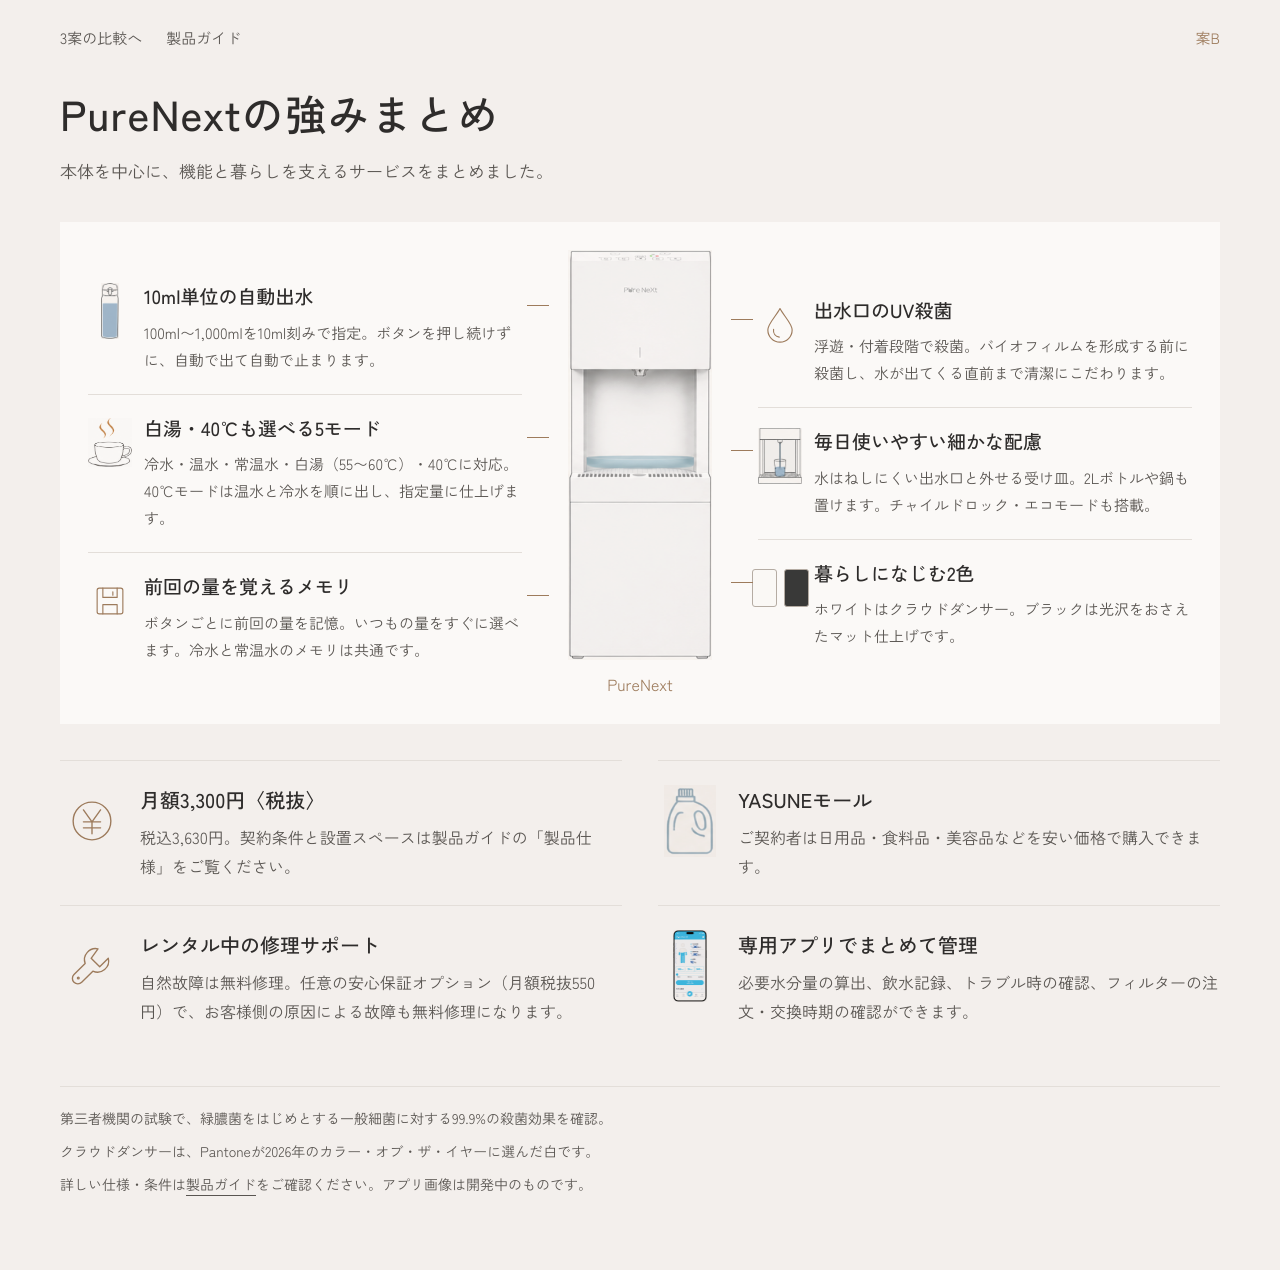
==== summary-b.html @ d04c7446 "Add three illustrated summary options and refine bottle sizes" ====
<!doctype html><html lang="ja"><head><meta charset="utf-8"><meta name="robots" content="noindex"><meta name="viewport" content="width=device-width,initial-scale=1"><title>PureNext 強みまとめ｜案B</title><link rel="stylesheet" href="css/v2/base_v2.css"><link rel="stylesheet" href="css/v2/summary-options.css?v=20260908-3"></head><body class="summary-page"><main class="summary-shell"><nav aria-label="比較ページ"><a href="summary-options.html">3案の比較へ</a><a href="index.html">製品ガイド</a><span>案B</span></nav><header class="summary-head"><h1>PureNextの<span>強みまとめ</span></h1><p>本体を中心に、機能と暮らしを支えるサービスをまとめました。</p></header><section class="product-map"><div class="map-side map-left"><article class="feature map-point" data-feature="water"><div class="feature-visual"><img src="assets/W06_scenes/icon3.png" alt="水筒"></div><div><h3>10ml単位の自動出水</h3><p>100ml〜1,000mlを10ml刻みで指定。ボタンを押し続けずに、自動で出て自動で止まります。</p></div></article><article class="feature map-point" data-feature="temp"><div class="feature-visual"><img src="assets/W08_temps/mug.png" alt="湯気の立つカップ"></div><div><h3>白湯・40℃も選べる<span class="nowrap">5モード</span></h3><p>冷水・温水・常温水・白湯（<span class="nowrap">55〜60℃</span>）・40℃に対応。40℃モードは温水と冷水を順に出し、指定量に仕上げます。</p></div></article><article class="feature map-point" data-feature="memory"><div class="feature-visual"><svg class="line-icon" viewBox="0 0 56 56" aria-hidden="true"><rect x="10" y="10" width="36" height="36" rx="3"/><path d="M18 10v13h20V10M18 46V33h20v13M32 15v5"/></svg></div><div><h3>前回の量を覚えるメモリ</h3><p>ボタンごとに前回の量を記憶。いつもの量をすぐに選べます。冷水と常温水のメモリは共通です。</p></div></article></div><figure class="map-product"><img src="assets/W04_strengths/body.png" alt="PureNextホワイト本体"><figcaption>PureNext</figcaption></figure><div class="map-side map-right"><article class="feature map-point" data-feature="uv"><div class="feature-visual"><svg class="line-icon" viewBox="0 0 56 56" aria-hidden="true"><path d="M28 5C23 15 11 26 11 35a17 17 0 0 0 34 0C45 26 33 15 28 5zM19 34c-1 6 3 10 8 11"/></svg></div><div><h3>出水口のUV殺菌</h3><p>浮遊・付着段階で殺菌。バイオフィルムを形成する前に殺菌し、水が出てくる直前まで清潔にこだわります。</p></div></article><article class="feature map-point" data-feature="care"><div class="feature-visual"><img src="assets/W06_scenes/icon1.png" alt="出水口とグラス"></div><div><h3>毎日使いやすい細かな配慮</h3><p>水はねしにくい出水口と外せる受け皿。2Lボトルや鍋も置けます。チャイルドロック・エコモードも搭載。</p></div></article><article class="feature map-point" data-feature="color"><div class="feature-visual"><span class="swatches"><i></i><i></i></span></div><div><h3>暮らしになじむ2色</h3><p>ホワイトはクラウドダンサー。ブラックは光沢をおさえたマット仕上げです。</p></div></article></div></section><div class="service-band"><article class="feature " data-feature="price"><div class="feature-visual"><svg class="line-icon" viewBox="0 0 56 56" aria-hidden="true"><circle cx="28" cy="28" r="22"/><path d="M18 15l10 14 10-14M28 29v14M18 29h20M18 36h20"/></svg></div><div><h3>月額3,300円〈税抜〉</h3><p>税込3,630円。契約条件と設置スペースは製品ガイドの「製品仕様」をご覧ください。</p></div></article><article class="feature " data-feature="mall"><div class="feature-visual"><img src="assets/W19_yasune/icon_daily.png" alt="日用品の洗剤ボトル"></div><div><h3>YASUNEモール</h3><p>ご契約者は日用品・食料品・美容品などを安い価格で購入できます。</p></div></article><article class="feature " data-feature="repair"><div class="feature-visual"><svg class="line-icon" viewBox="0 0 56 56" aria-hidden="true"><path d="M35 8a13 13 0 0 0-15 17L7 38a6 6 0 0 0 9 9l13-13A13 13 0 0 0 47 19L37 29l-10-10z"/><circle cx="12" cy="42" r="1"/></svg></div><div><h3>レンタル中の修理サポート</h3><p>自然故障は無料修理。任意の安心保証オプション（月額税抜550円）で、お客様側の原因による故障も無料修理になります。</p></div></article><article class="feature " data-feature="app"><div class="feature-visual"><img src="assets/W20_app/phone_l.png" alt="飲水記録アプリ画面（開発中）"></div><div><h3>専用アプリでまとめて管理</h3><p>必要水分量の算出、飲水記録、トラブル時の確認、フィルターの注文・交換時期の確認ができます。</p></div></article></div><footer class="notes"><p>第三者機関の試験で、緑膿菌をはじめとする一般細菌に対する99.9%の殺菌効果を確認。</p><p>クラウドダンサーは、Pantoneが2026年のカラー・オブ・ザ・イヤーに選んだ白です。</p><p>詳しい仕様・条件は<a href="index.html#spec">製品ガイド</a>をご確認ください。アプリ画像は開発中のものです。</p></footer></main></body></html>
---- css/v2/base_v2.css ----
@charset "utf-8";
/* ===== PureNext 製品ガイド v2（地続きの縦長ページ）の土台 =====
   ここに書いてあるのは「型（文字の階層7段）」と「余白のテンポ」だけ。
   セクション担当は css\v2\S<n>.css に自分の中身だけを書き、このファイルは変更しない。

   寸法はすべて calc(N*var(--u))。--u は .page の実幅 / 1536 なので、
   幅が 1280 でも 1920 でも同じ見た目のまま拡縮する（レイアウトは組み替わらない）。
   絶対配置は使わない（表紙 .cover の中だけが例外＝v1 の板をそのまま載せるため）。

   v2.3（2026-09-03）のルール ― 余白と罫線はこのファイルだけで決める。各章の CSS は上書きしない。
   R1 ラベルは対象と同じ面（枠）の中・上の距離は下の3倍以上（.h3 上72/下20・.h4 上48/下12）
   R2 罫線は2種類だけ。--rule-strong=中見出しブロックの区切り（.blk__head の上）／
      --rule-soft=表の行・リストの行・カードの枠。章ごとの独自罫は引かない
   R3 罫の上 176（面や図でも同じ）／罫→中見出し 48／中見出し→リード 16／リード→本文 40
   R4 要素群の間 56／段落間 24／面の内側 上下48・左右56
   R5 画像は元画像の実寸を超えて表示しない（各章の CSS 側で幅を上限にする）
   R6 ≤900px は実寸モード。表紙は出さない。数値は @media の中だけ px で書く */

/* ===== 同梱フォント（CDN 不使用） ===== */
@font-face{font-family:"ZenKakuGothicNew";src:url("../../assets/fonts/zenkaku-300.ttf") format("truetype");font-weight:300;font-style:normal;font-display:block}
@font-face{font-family:"ZenKakuGothicNew";src:url("../../assets/fonts/zenkaku-400.ttf") format("truetype");font-weight:400;font-style:normal;font-display:block}
@font-face{font-family:"ZenKakuGothicNew";src:url("../../assets/fonts/zenkaku-500.ttf") format("truetype");font-weight:500;font-style:normal;font-display:block}
@font-face{font-family:"NotoSansJPThin";src:url("../../assets/fonts/notosansjp-200.ttf") format("truetype");font-weight:200;font-style:normal;font-display:block}
@font-face{font-family:"NotoSansJPThin";src:url("../../assets/fonts/notosansjp-300.ttf") format("truetype");font-weight:300;font-style:normal;font-display:block}

/* ===== デザイントークン（v1 と同じ値。ボードごとの実測色は作らない＝「統一」） ===== */
:root{
  --ground:#FBF9F7;
  --ground-alt:#F3EFEC;   /* 偶数章の地 */
  --sand:#EEEAE7;
  --sand-alt:#E9E4E0;     /* 偶数章の中の面 */
  --charcoal:#2E2C2B;
  --bronze:#9D7B5C;
  --mist:#8BA4B7;
  --gray:#595551;
  /* R2: 罫線は2種類だけ。--rule は互換のため soft と同じ値 */
  --rule-strong:#B5ACA3;  /* 中見出しブロックの区切り（.blk__head の上）専用 */
  --rule-soft:#E3DED9;    /* 表の行・リストの行・カードの枠 */
  --rule:#E3DED9;         /* 旧トークン。soft と同じ */
  --white:#FFFFFF;
  --jp:"ZenKakuGothicNew","Zen Kaku Gothic New",sans-serif;
  --jp-thin:"NotoSansJPThin","Noto Sans JP",sans-serif;

  /* 余白のテンポ v2.1（1536 基準の数値。使うときは calc(var(--sp-xx)*var(--u))） */
  --sp-pad:160;    /* 章の上下の内側余白（背景の切り替わり ⇔ 中身） */
  --sp-num:12;     /* 章番号 → 大見出し */
  --sp-h1lead:24;  /* 大見出し → 大見出しのリード */
  --sp-h1:96;      /* 大見出し（リード含む）→ 最初の中見出し */
  --sp-blk:176;    /* 中見出しブロックの間（見出しの上は下の3倍以上） */
  --sp-h2:40;      /* 中見出し（リード含む）→ 本文 */
  --sp-lead:16;    /* 中見出し → リード（結論） */
  --sp-el:56;      /* ブロック内の要素群の間 */
  --sp-in:24;      /* 同じ要素群の中（小さい方） */
  --sp-in-lg:32;   /* 同じ要素群の中（大きい方） */
  --sp-rule:48;    /* R3: 区切り罫 → 中見出し */
  --sp-h3top:72;   /* R1: 小見出しの上（下の3倍以上） */
  --sp-h3:20;      /* R1: 小見出し → その本文 */
  --sp-h4top:48;   /* R1: .h4 の上 */
  --sp-h4:12;      /* R1: .h4 → その本文 */

  --gut3:64;       /* 3列のガター */
  --gut2:96;       /* 2列のガター */
  --pad-y:48;      /* R4: 面の内側余白（上下） */
  --pad-x:56;      /* R4: 面の内側余白（左右） */
  --pad-fig:24;    /* .figbox の内側余白 */
  --mgn:72;        /* 本文の左端 x=72（本文幅 1392） */
}

*,*::before,*::after{box-sizing:border-box}
html{-webkit-text-size-adjust:100%}
body{margin:0;background:var(--ground);color:var(--charcoal);overflow-x:hidden;
  font-family:var(--jp);font-weight:400;
  -webkit-font-smoothing:antialiased;text-rendering:geometricPrecision}
h1,h2,h3,h4,h5,h6,p,figure,ul,ol,dl,dd,table{margin:0;font-size:inherit;font-weight:inherit}
img{display:block;max-width:100%}
a{color:inherit;text-decoration:none}

/* ===== ページ（拡縮の基準） ===== */
/* .page には地色を敷かない。敷くと章ごとの背景（.sec::before は z-index:-1）を
   1536 の内側だけ覆ってしまう。地色は body に置く */
.page{container-type:inline-size;max-width:1536px;margin:0 auto;counter-reset:chap}
.page>*{--u:calc(100cqw / 1536)}

/* ===== 表紙 ===== */
.cover{position:relative;width:100%;overflow:hidden;background:var(--ground)}
.at{position:absolute}

/* ===== 大見出しセクション =====
   章ごとに地色を交互に切り替える。背景は ::before で画面幅いっぱい（1536 の外側も）に敷く。
   .page の子は「表紙 + 各章」なので、章 N は nth-child(N+1)。
   v2.2 で反転: 奇数章（01・03…）＝ --ground-alt ／ 偶数章＝ --ground。
   表紙は --ground のままなので、表紙→01 で必ず色が切り替わる */
.sec{position:relative;counter-increment:chap;
  padding:calc(var(--sp-pad)*var(--u)) calc(var(--mgn)*var(--u));
  --chap-bg:var(--ground)}
.page>.sec:nth-child(even){--chap-bg:var(--ground-alt)}
.sec::before{content:"";position:absolute;z-index:-1;
  top:0;bottom:0;left:50%;width:100vw;margin-left:-50vw;background:var(--chap-bg)}
/* 偶数章の中の面だけ、地に合わせて一段濃くする（純白カードは両方の章で白のまま） */
.page>.sec:nth-child(even) .panel--sand{background:var(--sand-alt)}

/* 章番号（01〜10）。各章の HTML には .h1__num が無いので、CSS カウンタで自動付与する
   （.page で counter-reset、.sec で counter-increment。表紙 .cover は .sec ではないので数えない）。
   番号を出したくない大見出しには .h1--nonum を付ける */
.sec__head{margin-bottom:calc(var(--sp-h1)*var(--u))}
.sec .h1::before{content:counter(chap,decimal-leading-zero);display:block}
.sec .h1--nonum::before{content:none}
.sec .h1::before,.h1__num{
  font-size:calc(22*var(--u));line-height:1;letter-spacing:calc(4*var(--u));
  color:var(--bronze);font-weight:500;
  margin-bottom:calc(var(--sp-num)*var(--u))}

/* ===== 中見出しブロック =====
   v2.2: ブロックの頭に全幅の細い罫、中見出しの左にブロンズの縦棒。
   縦棒は本文の左端(72)より外へぶら下げるので、見出し・リード・本文の左端は 72 でそろう */
.blk + .blk{margin-top:calc(var(--sp-blk)*var(--u))}
.blk__head{margin-bottom:calc(var(--sp-h2)*var(--u));
  border-top:calc(1*var(--u)) solid var(--rule-strong);
  padding-top:calc(var(--sp-rule)*var(--u))}
.blk__head .h2{
  border-left:calc(4*var(--u)) solid var(--bronze);
  padding-left:calc(24*var(--u));
  margin-left:calc(-28*var(--u))}

/* ===== 要素群のテンポ（ブロックの中身 / 中見出しの無いセクションの中身） ===== */
.blk__body>*+*,
.sec__body>*+*{margin-top:calc(var(--sp-el)*var(--u))}
.blk__body>*+.h3,
.sec__body>*+.h3{margin-top:calc(var(--sp-h3top)*var(--u))}
.blk__body>.h3+*,
.sec__body>.h3+*{margin-top:calc(var(--sp-h3)*var(--u))}
.blk__body>*+.h4,
.sec__body>*+.h4{margin-top:calc(var(--sp-h4top)*var(--u))}
.blk__body>.h4+*,
.sec__body>.h4+*{margin-top:calc(var(--sp-h4)*var(--u))}
.blk__body>.note+*,.blk__body>*+.note,
.sec__body>.note+*,.sec__body>*+.note{margin-top:calc(var(--sp-in)*var(--u))}
.blk__body>*+.src,
.sec__body>*+.src{margin-top:calc(var(--sp-in)*var(--u))}


/* v2.3 追補: 見出しの直後が本文以外（面・図・列組み・表）のときは 24 空ける（見出しが面に貼り付かないように） */
.blk__body>.h3+:not(.p):not(.note):not(.src):not(.stack):not(.stack--lg),
.sec__body>.h3+:not(.p):not(.note):not(.src):not(.stack):not(.stack--lg),
.blk__body>.h4+:not(.p):not(.note):not(.src):not(.stack):not(.stack--lg),
.sec__body>.h4+:not(.p):not(.note):not(.src):not(.stack):not(.stack--lg){margin-top:calc(var(--sp-in)*var(--u))}

/* 同じ要素群の中（段落と段落・カードの中） */
.stack>*+*{margin-top:calc(var(--sp-in)*var(--u))}
.stack--lg>*+*{margin-top:calc(var(--sp-in-lg)*var(--u))}

/* ===== 型（7段。これ以外のサイズを作らない） ===== */
.h1{font-size:calc(64*var(--u));line-height:1.2;letter-spacing:calc(2*var(--u));
  color:var(--charcoal);font-weight:500}
/* v2.1 で廃止。各章の HTML に残っていても出さない */
.h1__rule{display:none}
.lead--h1{font-size:calc(26*var(--u));line-height:1.6;color:var(--gray);font-weight:400;
  margin-top:calc(var(--sp-h1lead)*var(--u))}
.h2{font-size:calc(40*var(--u));line-height:1.3;letter-spacing:calc(1*var(--u));
  color:var(--charcoal);font-weight:500}
.lead{font-size:calc(24*var(--u));line-height:1.7;color:var(--gray);font-weight:400;
  margin-top:calc(var(--sp-lead)*var(--u))}
.h3{font-size:calc(30*var(--u));line-height:1.4;color:var(--charcoal);font-weight:500}
/* v2.2 追加: 小見出しのもう1段下 */
.h4{font-size:calc(26*var(--u));line-height:1.4;color:var(--charcoal);font-weight:500}
/* 番号つきの小見出しは、折り返した2行目が番号の下に潜り込まないよう横並びにする */
.h3:has(>.num){display:flex;align-items:baseline}
.num{flex:none;font-size:calc(40*var(--u));line-height:1;color:var(--bronze);font-weight:300;
  margin-right:calc(var(--sp-in)*var(--u))}
.p{font-size:calc(24*var(--u));line-height:1.75;letter-spacing:0.02em;
  color:var(--charcoal);font-weight:400}
.note{font-size:calc(20*var(--u));line-height:1.7;color:var(--gray);font-weight:400}
.src{font-size:calc(18*var(--u));line-height:1.7;color:var(--gray);font-weight:400}
/* .sum は v2.1 で廃止（結論はすべて中見出しのリードへ移した）。
   まだ残っている章のために、リードと同じ見た目に落とすフォールバックだけ置く */
.sum{font-size:calc(24*var(--u));line-height:1.7;color:var(--gray);font-weight:400}
.big{line-height:1;color:var(--charcoal);font-weight:300;font-family:var(--jp-thin)}

/* ===== 列組み ===== */
.g3{display:grid;grid-template-columns:repeat(3,1fr);column-gap:calc(var(--gut3)*var(--u));
  row-gap:calc(var(--sp-el)*var(--u))}
.g2{display:grid;grid-template-columns:1fr 1fr;column-gap:calc(var(--gut2)*var(--u));
  row-gap:calc(var(--sp-el)*var(--u))}
/* 対比の意味があるときだけ中央に縦罫線（ガター 48＋48＝96 の中央） */
.g2--vs{column-gap:0}
.g2--vs>*:first-child{padding-right:calc(48*var(--u))}
.g2--vs>*:last-child{padding-left:calc(48*var(--u));
  border-left:calc(1*var(--u)) solid var(--rule-soft)}

/* ===== 面 ===== */
.panel--sand,.panel--white{padding:calc(var(--pad-y)*var(--u)) calc(var(--pad-x)*var(--u))}
.panel--sand{background:var(--sand)}
.panel--white{background:var(--white)}

/* 図・グラフの枠（R1）。タイトルは枠の中の最上段に置く（枠の外に浮かせない） */
.figbox{background:var(--white);border:calc(1*var(--u)) solid var(--rule-soft);
  padding:calc(var(--pad-fig)*var(--u))}
.figbox>*+*{margin-top:calc(var(--sp-in)*var(--u))}
.figbox__title{font-size:calc(26*var(--u));line-height:1.4;
  color:var(--charcoal);font-weight:500}

/* 数値ブロック（R1）。ラベル（.note）を数字（.big）の上に置き、枠で囲う */
.stat{background:var(--white);border:calc(1*var(--u)) solid var(--rule-soft);
  padding:calc(var(--pad-fig)*var(--u)) calc(var(--sp-in-lg)*var(--u))}
.stat>.note{margin-bottom:calc(var(--sp-in)*var(--u))}

/* ===== 図版 ===== */
.fig{width:100%;height:auto}
.fig--c{margin-left:auto;margin-right:auto}

/* ===== 箇条書き（ブロンズの丸） ===== */
.dotlist{list-style:none;padding:0}
.dotlist>li{display:flex;align-items:center;column-gap:calc(var(--sp-in)*var(--u))}
.dotlist>li::before{content:"";flex:none;
  width:calc(16*var(--u));height:calc(16*var(--u));border-radius:50%;background:var(--bronze)}

/* ===================================================================
   スマホ（〜900px）: 縮小ではなく組み替える。
   --u を実寸に固定して文字を読める大きさにし、2列・3列は1列に落とす。
   ここだけは px で書く（拡縮ではなく「実寸で読ませる」モードのため）。
   =================================================================== */
@media (max-width:900px){
  /* R6: 表紙（キービジュアル・タイトル・型番・目次）は出さない。01 から始める */
  /* v2.3.1: 表紙は出す。押して飛べる目次だけ出さない（2026-09-03 早川さん指示） */
  #p00 .toc,.cover .toc{display:none !important}
  .page{max-width:none}
  .page>*{--u:0.66px}
  /* はみ出しの元を実際に潰す（overflow:hidden で隠さない） */
  .page *{max-width:100%;box-sizing:border-box}
  /* 横並び（flex）は折り返す。flex コンテナ以外には効かないので安全 */
  .page *{flex-wrap:wrap}
  .page img,.page svg{max-width:100%;height:auto}

  /* --- 章 --- */
  .sec{padding:80px 24px}
  .sec .h1{font-size:32px;line-height:1.25;letter-spacing:1px}
  .sec .h1::before{font-size:14px;letter-spacing:2px;margin-bottom:8px}
  .lead--h1{font-size:17px;margin-top:16px}
  .sec__head{margin-bottom:48px}

  /* --- 中見出しブロック --- */
  .blk + .blk{margin-top:96px}
  .blk__head{padding-top:24px;margin-bottom:24px}
  .blk__head .h2{border-left-width:3px;padding-left:12px;margin-left:-16px}

  /* --- 型（実寸） --- */
  .h2{font-size:24px;line-height:1.35;letter-spacing:0}
  .lead{font-size:16px;line-height:1.7;margin-top:8px}
  .h3{font-size:20px}
  .h4{font-size:18px}
  .p{font-size:16px;line-height:1.8}
  .note{font-size:14px}
  .src{font-size:13px}
  .sum{font-size:16px}
  .num{font-size:26px;margin-right:12px}

  /* --- 要素間 --- */
  .blk__body>*+*,.sec__body>*+*{margin-top:32px}
  .blk__body>*+.h3,.sec__body>*+.h3{margin-top:48px}
  .blk__body>.h3+*,.sec__body>.h3+*{margin-top:12px}
  .blk__body>*+.h4,.sec__body>*+.h4{margin-top:32px}
  .blk__body>.h4+*,.sec__body>.h4+*{margin-top:8px}
  .blk__body>.h3+:not(.p):not(.note):not(.src):not(.stack):not(.stack--lg),.sec__body>.h3+:not(.p):not(.note):not(.src):not(.stack):not(.stack--lg),
  .blk__body>.h4+:not(.p):not(.note):not(.src):not(.stack):not(.stack--lg),.sec__body>.h4+:not(.p):not(.note):not(.src):not(.stack):not(.stack--lg){margin-top:16px}
  .stack>*+*,.stack--lg>*+*{margin-top:12px}

  /* --- 列組みは全部1列 --- */
  .g2,.g3{grid-template-columns:1fr;column-gap:0;row-gap:32px}
  .g2--vs{row-gap:32px}
  .g2--vs>*:first-child{padding-right:0}
  .g2--vs>*:last-child{padding-left:0;border-left:0;
    border-top:1px solid var(--rule-soft);padding-top:32px}

  /* --- 面・図・表 --- */
  .panel--sand,.panel--white{padding:24px 20px}
  .figbox{padding:16px}
  .figbox>*+*{margin-top:12px}
  .figbox__title{font-size:18px}
  .stat{padding:16px}
  .stat>.note{margin-bottom:8px}
  .page table{table-layout:auto;width:100%}
  .page table th,.page table td{width:auto}
}
---- css/v2/summary-options.css ----
@charset "utf-8";
body.summary-page{background:var(--ground-alt);color:var(--charcoal);font-family:var(--jp);margin:0}
.summary-shell{max-width:1240px;margin:0 auto;padding:28px 40px 64px}
.summary-shell nav{display:flex;gap:24px;align-items:center;font-size:15px;color:var(--gray);margin-bottom:36px}
.summary-shell nav span{margin-left:auto;color:var(--bronze)}
.summary-shell a{text-underline-offset:5px}.summary-shell a:hover{text-decoration:underline}
.summary-head{margin-bottom:36px}.summary-head h1{font-size:42px;line-height:1.4;font-weight:500;margin:0 0 12px;letter-spacing:.025em}.summary-head h1 span{display:inline-block}.summary-head p{font-size:17px;line-height:1.8;margin:0;color:var(--gray)}
.major-grid{display:grid;grid-template-columns:repeat(3,minmax(0,1fr));gap:20px}
.major-card{background:var(--ground);padding:24px;min-width:0;border-top:2px solid var(--bronze)}
.major-visual{height:114px;display:flex;align-items:center;justify-content:center;margin-bottom:10px}.major-visual img{max-height:114px;max-width:100%;object-fit:contain;mix-blend-mode:multiply}.major-card:last-child .major-visual img{width:180px}
.metric{font:200 58px/1.2 var(--jp-thin);color:var(--bronze)}.metric small{font:400 22px var(--jp);margin-left:6px}.metric-label{font-size:14px;color:var(--gray);display:block;margin:4px 0}
.major-card h2{font-size:22px;font-weight:500;line-height:1.5;margin:14px 0 10px}.major-card p{font-size:16px;line-height:1.85;color:var(--gray);margin:0}
.support-grid,.service-band{display:grid;grid-template-columns:repeat(2,minmax(0,1fr));gap:0 36px;margin-top:36px}
.feature{display:grid;grid-template-columns:64px minmax(0,1fr);gap:16px;align-items:start;min-width:0;padding:24px 0;border-top:1px solid var(--rule-soft)}
.feature h3{font-size:20px;font-weight:500;line-height:1.5;margin:0 0 8px}.feature p{font-size:16px;line-height:1.8;color:var(--gray);margin:0}
.feature-visual{height:72px;display:flex;align-items:center;justify-content:center}.feature-visual img{max-width:64px;max-height:72px;object-fit:contain;mix-blend-mode:multiply}
.line-icon{width:48px;height:48px;color:var(--bronze);fill:none;stroke:currentColor;stroke-width:1.6;stroke-linecap:round;stroke-linejoin:round;flex-shrink:0}
.swatches{display:flex;gap:7px}.swatches i{width:25px;height:38px;background:#faf8f5;border:1px solid var(--rule-strong);border-radius:3px}.swatches i:last-child{background:#393938}
.notes{margin-top:36px;padding-top:20px;border-top:1px solid var(--rule-soft);font-size:14px;line-height:1.8;color:var(--gray)}.notes p{margin:0 0 8px}.notes a{text-decoration:underline}
.product-map{display:grid;grid-template-columns:minmax(0,1fr) 180px minmax(0,1fr);gap:28px;background:var(--ground);padding:28px;align-items:center}
.map-product{margin:0;text-align:center;align-self:center}.map-product img{height:410px;max-width:100%;object-fit:contain;mix-blend-mode:multiply}.map-product figcaption{color:var(--bronze);font-size:16px;margin-top:12px}
.map-side .feature{grid-template-columns:44px minmax(0,1fr);gap:12px;padding:20px 0;position:relative}.map-side .feature:first-child{border-top:0}.map-side .feature h3{font-size:19px}.map-side .feature p{font-size:15px}.map-side .feature-visual,.map-side .feature-visual img{max-width:44px;max-height:56px}.map-side .line-icon{width:40px}
.map-point:after{content:"";position:absolute;top:42px;width:22px;border-top:1px solid var(--bronze)}.map-left .map-point:after{right:-27px}.map-right .map-point:after{left:-27px}
.scene-grid{display:grid;grid-template-columns:repeat(2,minmax(0,1fr));gap:24px}.scene{background:var(--ground);padding:28px;min-width:0}.scene>header{display:flex;gap:14px;align-items:baseline;border-bottom:1px solid var(--rule-soft);padding-bottom:18px}.scene>header>span{color:var(--bronze);font:200 28px var(--jp-thin)}.scene h2{font-size:25px;font-weight:500;line-height:1.4;margin:0}
.steps{display:flex;gap:8px;align-items:center;justify-content:space-between;padding:24px 0;min-height:142px}.step{flex:1;display:flex;flex-direction:column;align-items:center;text-align:center;gap:12px;min-width:0}.step img{height:64px;max-width:80px;object-fit:contain;mix-blend-mode:multiply}.step b{font:200 36px/64px var(--jp-thin);color:var(--bronze);white-space:nowrap}.step b small{font-size:15px}.step span{font-size:14px;line-height:1.5}.step .line-icon{height:64px}.arrow{color:var(--bronze)}.step .germs{font-size:38px;height:64px;line-height:24px;letter-spacing:10px;color:var(--bronze)}
.scene-copy .feature{grid-template-columns:1fr;padding:18px 0}.scene-copy .feature-visual{display:none}.scene-copy .feature h3{font-size:19px}.scene-copy .feature p{font-size:16px}.mini-benefits{display:flex;align-items:center;gap:10px;font-size:14px;color:var(--gray);flex-wrap:wrap}.mini-benefits .line-icon{width:26px;height:26px}
.lifestyle-visual,.after-visual{display:flex;align-items:center;justify-content:center;gap:22px;height:180px;margin:16px 0}.lifestyle-visual img{height:145px;max-width:54px;object-fit:contain;mix-blend-mode:multiply}.lifestyle-visual div,.after-visual div{display:flex;flex-direction:column;gap:10px}.lifestyle-visual b{font:200 34px var(--jp-thin);color:var(--bronze)}.lifestyle-visual small{display:block;font:400 13px var(--jp)}.lifestyle-visual span,.after-visual span{font-size:14px;color:var(--gray)}.after-visual img{height:170px;width:auto;mix-blend-mode:multiply}.after-visual b{font-size:18px;font-weight:500}
.options-grid{display:grid;grid-template-columns:repeat(3,minmax(0,1fr));gap:20px}.option{display:flex;flex-direction:column;min-width:0;background:var(--ground);border:1px solid var(--rule-soft);padding:20px;color:var(--charcoal);text-decoration:none!important}.option:hover{border-color:var(--bronze)}.option-title>b{font:300 24px var(--jp-thin);color:var(--bronze)}.option h2{font-size:21px;font-weight:500;line-height:1.5;margin:8px 0 20px}.option p{font-size:16px;line-height:1.8;color:var(--gray)}.open-option{padding-top:16px;margin-top:auto;border-top:1px solid var(--rule-soft);font-size:15px}
.mini-preview{position:relative;overflow:hidden;height:260px;background:var(--ground-alt);border:1px solid var(--rule-soft);pointer-events:none}.mini-preview iframe{border:0;width:1100px;height:1200px;transform:scale(.27);transform-origin:top left;pointer-events:none}
@media(min-width:901px) and (max-width:1100px){.summary-shell{padding-left:28px;padding-right:28px}.major-card{padding:20px}.major-card h2{font-size:20px}.product-map{grid-template-columns:minmax(0,1fr) 124px minmax(0,1fr);gap:20px;padding:20px}.map-product img{height:350px}.map-side .feature{grid-template-columns:1fr}.map-side .feature-visual{display:none}.map-point:after{width:15px}.map-left .map-point:after{right:-19px}.map-right .map-point:after{left:-19px}.scene{padding:22px}.mini-preview iframe{transform:scale(.20)}.mini-preview{height:210px}}
@media(max-width:900px){.summary-shell{padding:22px 24px 48px}.summary-shell nav{font-size:14px;gap:18px;margin-bottom:28px}.summary-head{margin-bottom:28px}.summary-head h1{font-size:32px}.summary-head p{font-size:16px}.major-grid{grid-template-columns:1fr;gap:20px}.major-card{display:grid;grid-template-columns:100px minmax(0,1fr);column-gap:20px;padding:24px}.major-visual{grid-row:1/5;height:120px;align-self:center}.major-visual img{max-width:100px;max-height:110px}.metric{font-size:48px}.metric small{font-size:20px}.metric-label{font-size:13px}.major-card h2{font-size:21px;margin-top:8px}.major-card p{grid-column:1/-1;margin-top:14px}.support-grid,.service-band{gap:0 26px;margin-top:28px}.feature{grid-template-columns:48px minmax(0,1fr);gap:14px}.feature-visual img{max-width:48px;max-height:64px}.feature h3{font-size:19px}.product-map{grid-template-columns:1fr 1fr;gap:24px;padding:24px}.map-product{grid-column:1/-1;grid-row:1}.map-product img{height:250px}.map-point:after{display:none}.map-side .feature{grid-template-columns:1fr}.map-side .feature-visual{display:none}.scene-grid{grid-template-columns:1fr}.scene{padding:24px}.scene h2{font-size:24px}.steps{justify-content:center}.step{max-width:150px}.options-grid{grid-template-columns:1fr}.option{padding:24px}.mini-preview{height:320px}.mini-preview iframe{transform:scale(.55)}.option h2{font-size:24px}}
@media(max-width:520px){.summary-shell{padding-left:20px;padding-right:20px}.summary-head h1{font-size:28px}.summary-head h1 span{display:block}.major-card{grid-template-columns:86px minmax(0,1fr);gap:8px 16px;padding:20px}.major-visual{width:86px}.major-visual img{max-width:86px}.major-card h2{font-size:19px}.metric{font-size:43px}.support-grid,.service-band{grid-template-columns:1fr}.feature p{font-size:16px}.product-map{grid-template-columns:1fr;padding:22px}.map-product{grid-column:1}.map-product img{height:280px}.map-side .feature{grid-template-columns:42px minmax(0,1fr)}.map-side .feature-visual{display:flex}.map-side .feature p{font-size:16px}.map-right .feature:first-child{border-top:1px solid var(--rule-soft)}.scene{padding:20px}.scene h2{font-size:22px}.step span{font-size:13px}.step img{max-width:62px}.step b{font-size:29px}.step b small{font-size:13px}.lifestyle-visual{gap:15px}.lifestyle-visual b{font-size:28px}.after-visual{gap:20px}.after-visual b{font-size:16px}.options-grid{gap:24px}.mini-preview iframe{transform:scale(.25)}.mini-preview{height:250px}}
.nowrap{white-space:nowrap}
.map-product img{margin:0 auto}
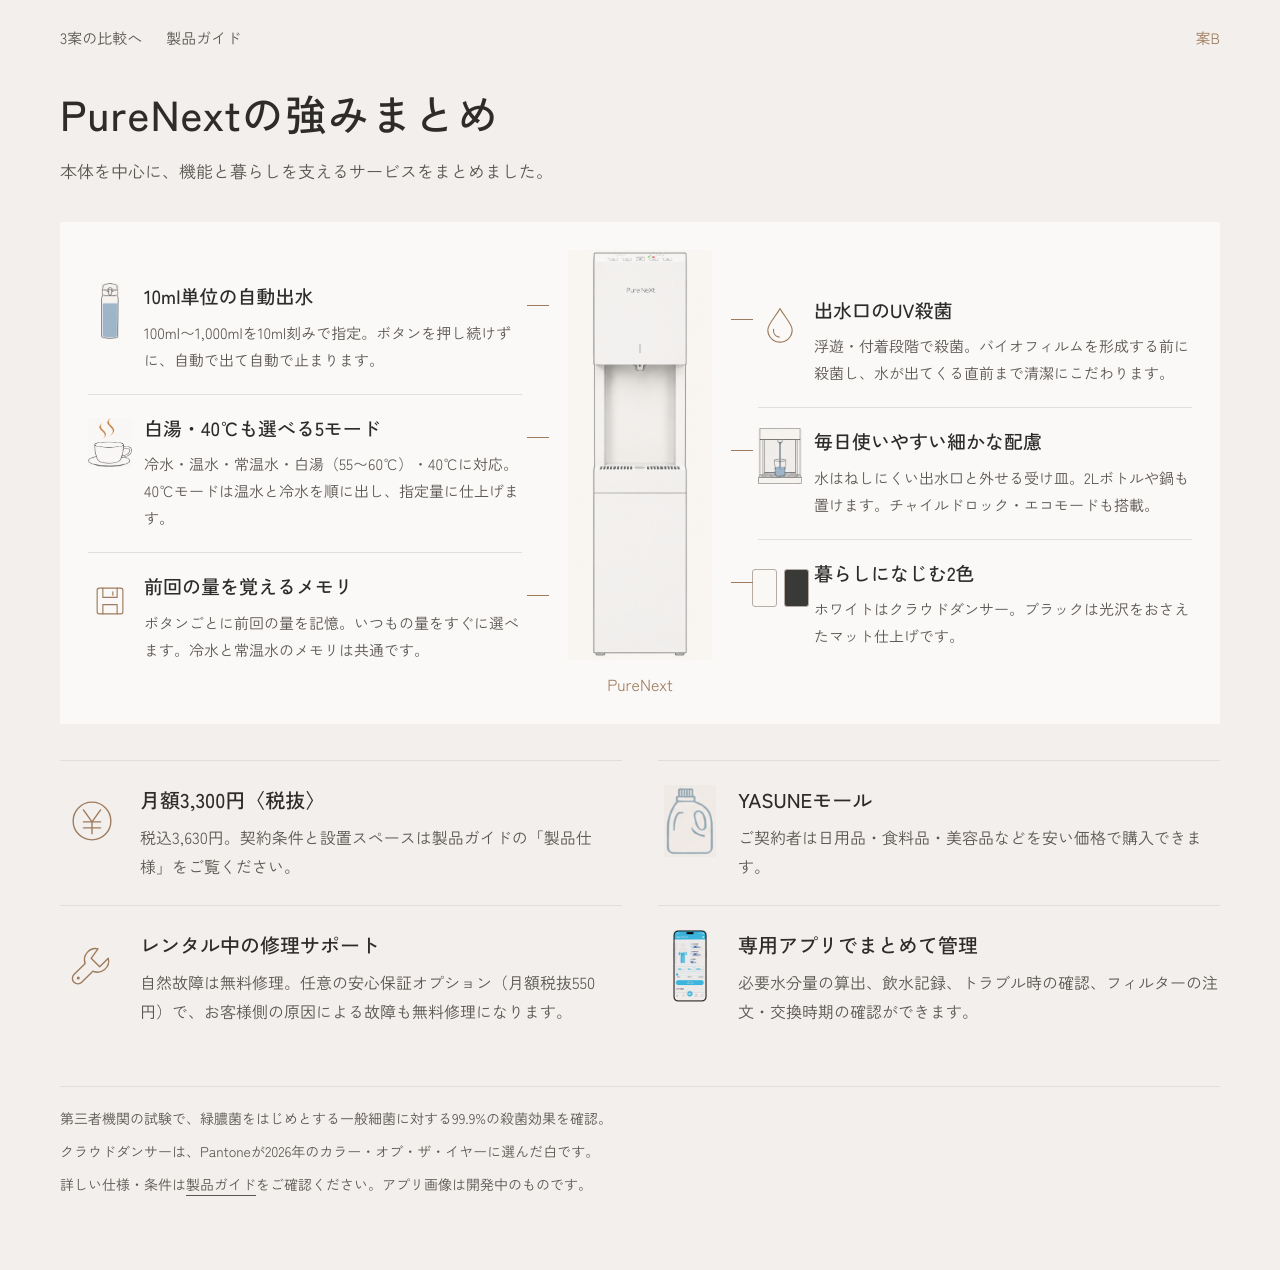
==== commit 312e5a86: "Adopt summary B with a slimmer dry-tray product illustration" ====
--- a/summary-b.html
+++ b/summary-b.html
@@ -1 +1 @@
-<!doctype html><html lang="ja"><head><meta charset="utf-8"><meta name="robots" content="noindex"><meta name="viewport" content="width=device-width,initial-scale=1"><title>PureNext 強みまとめ｜案B</title><link rel="stylesheet" href="css/v2/base_v2.css"><link rel="stylesheet" href="css/v2/summary-options.css?v=20260908-3"></head><body class="summary-page"><main class="summary-shell"><nav aria-label="比較ページ"><a href="summary-options.html">3案の比較へ</a><a href="index.html">製品ガイド</a><span>案B</span></nav><header class="summary-head"><h1>PureNextの<span>強みまとめ</span></h1><p>本体を中心に、機能と暮らしを支えるサービスをまとめました。</p></header><section class="product-map"><div class="map-side map-left"><article class="feature map-point" data-feature="water"><div class="feature-visual"><img src="assets/W06_scenes/icon3.png" alt="水筒"></div><div><h3>10ml単位の自動出水</h3><p>100ml〜1,000mlを10ml刻みで指定。ボタンを押し続けずに、自動で出て自動で止まります。</p></div></article><article class="feature map-point" data-feature="temp"><div class="feature-visual"><img src="assets/W08_temps/mug.png" alt="湯気の立つカップ"></div><div><h3>白湯・40℃も選べる<span class="nowrap">5モード</span></h3><p>冷水・温水・常温水・白湯（<span class="nowrap">55〜60℃</span>）・40℃に対応。40℃モードは温水と冷水を順に出し、指定量に仕上げます。</p></div></article><article class="feature map-point" data-feature="memory"><div class="feature-visual"><svg class="line-icon" viewBox="0 0 56 56" aria-hidden="true"><rect x="10" y="10" width="36" height="36" rx="3"/><path d="M18 10v13h20V10M18 46V33h20v13M32 15v5"/></svg></div><div><h3>前回の量を覚えるメモリ</h3><p>ボタンごとに前回の量を記憶。いつもの量をすぐに選べます。冷水と常温水のメモリは共通です。</p></div></article></div><figure class="map-product"><img src="assets/W04_strengths/body.png" alt="PureNextホワイト本体"><figcaption>PureNext</figcaption></figure><div class="map-side map-right"><article class="feature map-point" data-feature="uv"><div class="feature-visual"><svg class="line-icon" viewBox="0 0 56 56" aria-hidden="true"><path d="M28 5C23 15 11 26 11 35a17 17 0 0 0 34 0C45 26 33 15 28 5zM19 34c-1 6 3 10 8 11"/></svg></div><div><h3>出水口のUV殺菌</h3><p>浮遊・付着段階で殺菌。バイオフィルムを形成する前に殺菌し、水が出てくる直前まで清潔にこだわります。</p></div></article><article class="feature map-point" data-feature="care"><div class="feature-visual"><img src="assets/W06_scenes/icon1.png" alt="出水口とグラス"></div><div><h3>毎日使いやすい細かな配慮</h3><p>水はねしにくい出水口と外せる受け皿。2Lボトルや鍋も置けます。チャイルドロック・エコモードも搭載。</p></div></article><article class="feature map-point" data-feature="color"><div class="feature-visual"><span class="swatches"><i></i><i></i></span></div><div><h3>暮らしになじむ2色</h3><p>ホワイトはクラウドダンサー。ブラックは光沢をおさえたマット仕上げです。</p></div></article></div></section><div class="service-band"><article class="feature " data-feature="price"><div class="feature-visual"><svg class="line-icon" viewBox="0 0 56 56" aria-hidden="true"><circle cx="28" cy="28" r="22"/><path d="M18 15l10 14 10-14M28 29v14M18 29h20M18 36h20"/></svg></div><div><h3>月額3,300円〈税抜〉</h3><p>税込3,630円。契約条件と設置スペースは製品ガイドの「製品仕様」をご覧ください。</p></div></article><article class="feature " data-feature="mall"><div class="feature-visual"><img src="assets/W19_yasune/icon_daily.png" alt="日用品の洗剤ボトル"></div><div><h3>YASUNEモール</h3><p>ご契約者は日用品・食料品・美容品などを安い価格で購入できます。</p></div></article><article class="feature " data-feature="repair"><div class="feature-visual"><svg class="line-icon" viewBox="0 0 56 56" aria-hidden="true"><path d="M35 8a13 13 0 0 0-15 17L7 38a6 6 0 0 0 9 9l13-13A13 13 0 0 0 47 19L37 29l-10-10z"/><circle cx="12" cy="42" r="1"/></svg></div><div><h3>レンタル中の修理サポート</h3><p>自然故障は無料修理。任意の安心保証オプション（月額税抜550円）で、お客様側の原因による故障も無料修理になります。</p></div></article><article class="feature " data-feature="app"><div class="feature-visual"><img src="assets/W20_app/phone_l.png" alt="飲水記録アプリ画面（開発中）"></div><div><h3>専用アプリでまとめて管理</h3><p>必要水分量の算出、飲水記録、トラブル時の確認、フィルターの注文・交換時期の確認ができます。</p></div></article></div><footer class="notes"><p>第三者機関の試験で、緑膿菌をはじめとする一般細菌に対する99.9%の殺菌効果を確認。</p><p>クラウドダンサーは、Pantoneが2026年のカラー・オブ・ザ・イヤーに選んだ白です。</p><p>詳しい仕様・条件は<a href="index.html#spec">製品ガイド</a>をご確認ください。アプリ画像は開発中のものです。</p></footer></main></body></html>+<!doctype html><html lang="ja"><head><meta charset="utf-8"><meta name="robots" content="noindex"><meta name="viewport" content="width=device-width,initial-scale=1"><title>PureNext 強みまとめ｜案B</title><link rel="stylesheet" href="css/v2/base_v2.css"><link rel="stylesheet" href="css/v2/summary-options.css?v=20260908-3"></head><body class="summary-page"><main class="summary-shell"><nav aria-label="比較ページ"><a href="summary-options.html">3案の比較へ</a><a href="index.html">製品ガイド</a><span>案B</span></nav><header class="summary-head"><h1>PureNextの<span>強みまとめ</span></h1><p>本体を中心に、機能と暮らしを支えるサービスをまとめました。</p></header><section class="product-map"><div class="map-side map-left"><article class="feature map-point" data-feature="water"><div class="feature-visual"><img src="assets/W06_scenes/icon3.png" alt="水筒"></div><div><h3>10ml単位の自動出水</h3><p>100ml〜1,000mlを10ml刻みで指定。ボタンを押し続けずに、自動で出て自動で止まります。</p></div></article><article class="feature map-point" data-feature="temp"><div class="feature-visual"><img src="assets/W08_temps/mug.png" alt="湯気の立つカップ"></div><div><h3>白湯・40℃も選べる<span class="nowrap">5モード</span></h3><p>冷水・温水・常温水・白湯（<span class="nowrap">55〜60℃</span>）・40℃に対応。40℃モードは温水と冷水を順に出し、指定量に仕上げます。</p></div></article><article class="feature map-point" data-feature="memory"><div class="feature-visual"><svg class="line-icon" viewBox="0 0 56 56" aria-hidden="true"><rect x="10" y="10" width="36" height="36" rx="3"/><path d="M18 10v13h20V10M18 46V33h20v13M32 15v5"/></svg></div><div><h3>前回の量を覚えるメモリ</h3><p>ボタンごとに前回の量を記憶。いつもの量をすぐに選べます。冷水と常温水のメモリは共通です。</p></div></article></div><figure class="map-product"><img src="assets/W04_strengths/body_slim_dry_20260908.png" alt="受け皿が乾いた状態の細身のPureNextホワイト本体"><figcaption>PureNext</figcaption></figure><div class="map-side map-right"><article class="feature map-point" data-feature="uv"><div class="feature-visual"><svg class="line-icon" viewBox="0 0 56 56" aria-hidden="true"><path d="M28 5C23 15 11 26 11 35a17 17 0 0 0 34 0C45 26 33 15 28 5zM19 34c-1 6 3 10 8 11"/></svg></div><div><h3>出水口のUV殺菌</h3><p>浮遊・付着段階で殺菌。バイオフィルムを形成する前に殺菌し、水が出てくる直前まで清潔にこだわります。</p></div></article><article class="feature map-point" data-feature="care"><div class="feature-visual"><img src="assets/W06_scenes/icon1.png" alt="出水口とグラス"></div><div><h3>毎日使いやすい細かな配慮</h3><p>水はねしにくい出水口と外せる受け皿。2Lボトルや鍋も置けます。チャイルドロック・エコモードも搭載。</p></div></article><article class="feature map-point" data-feature="color"><div class="feature-visual"><span class="swatches"><i></i><i></i></span></div><div><h3>暮らしになじむ2色</h3><p>ホワイトはクラウドダンサー。ブラックは光沢をおさえたマット仕上げです。</p></div></article></div></section><div class="service-band"><article class="feature " data-feature="price"><div class="feature-visual"><svg class="line-icon" viewBox="0 0 56 56" aria-hidden="true"><circle cx="28" cy="28" r="22"/><path d="M18 15l10 14 10-14M28 29v14M18 29h20M18 36h20"/></svg></div><div><h3>月額3,300円〈税抜〉</h3><p>税込3,630円。契約条件と設置スペースは製品ガイドの「製品仕様」をご覧ください。</p></div></article><article class="feature " data-feature="mall"><div class="feature-visual"><img src="assets/W19_yasune/icon_daily.png" alt="日用品の洗剤ボトル"></div><div><h3>YASUNEモール</h3><p>ご契約者は日用品・食料品・美容品などを安い価格で購入できます。</p></div></article><article class="feature " data-feature="repair"><div class="feature-visual"><svg class="line-icon" viewBox="0 0 56 56" aria-hidden="true"><path d="M35 8a13 13 0 0 0-15 17L7 38a6 6 0 0 0 9 9l13-13A13 13 0 0 0 47 19L37 29l-10-10z"/><circle cx="12" cy="42" r="1"/></svg></div><div><h3>レンタル中の修理サポート</h3><p>自然故障は無料修理。任意の安心保証オプション（月額税抜550円）で、お客様側の原因による故障も無料修理になります。</p></div></article><article class="feature " data-feature="app"><div class="feature-visual"><img src="assets/W20_app/phone_l.png" alt="飲水記録アプリ画面（開発中）"></div><div><h3>専用アプリでまとめて管理</h3><p>必要水分量の算出、飲水記録、トラブル時の確認、フィルターの注文・交換時期の確認ができます。</p></div></article></div><footer class="notes"><p>第三者機関の試験で、緑膿菌をはじめとする一般細菌に対する99.9%の殺菌効果を確認。</p><p>クラウドダンサーは、Pantoneが2026年のカラー・オブ・ザ・イヤーに選んだ白です。</p><p>詳しい仕様・条件は<a href="index.html#spec">製品ガイド</a>をご確認ください。アプリ画像は開発中のものです。</p></footer></main></body></html>
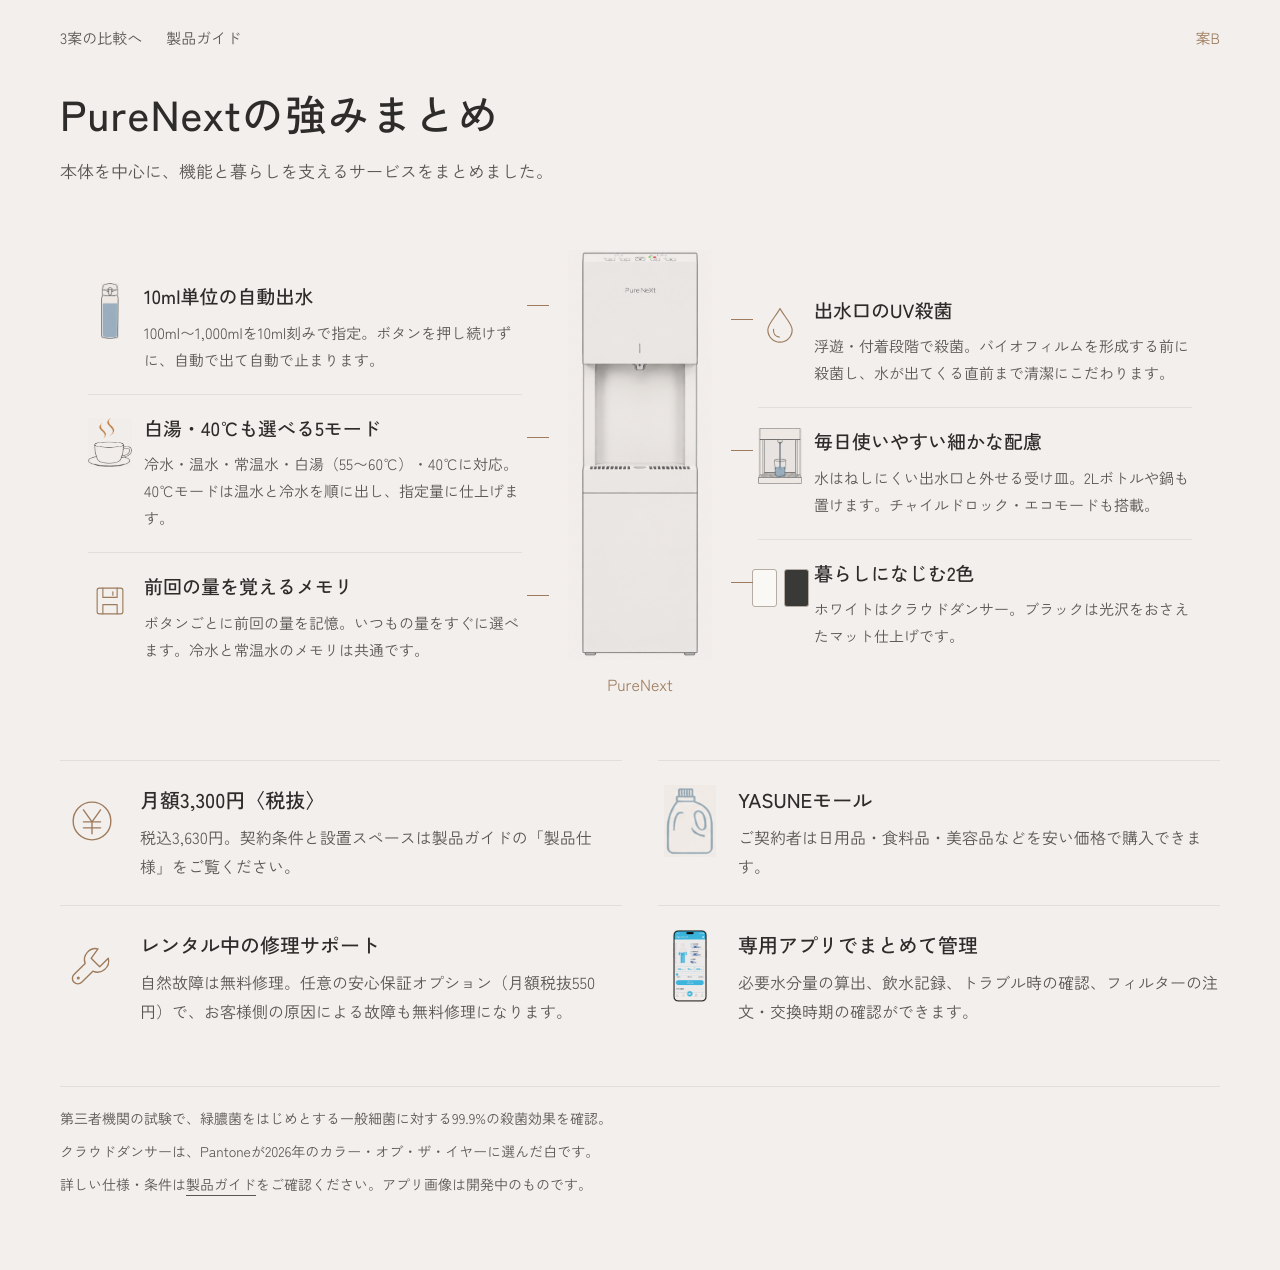
==== commit 1eda4e23: "Balance summary product proportions and remove background boxes" ====
--- a/summary-b.html
+++ b/summary-b.html
@@ -1 +1 @@
-<!doctype html><html lang="ja"><head><meta charset="utf-8"><meta name="robots" content="noindex"><meta name="viewport" content="width=device-width,initial-scale=1"><title>PureNext 強みまとめ｜案B</title><link rel="stylesheet" href="css/v2/base_v2.css"><link rel="stylesheet" href="css/v2/summary-options.css?v=20260908-3"></head><body class="summary-page"><main class="summary-shell"><nav aria-label="比較ページ"><a href="summary-options.html">3案の比較へ</a><a href="index.html">製品ガイド</a><span>案B</span></nav><header class="summary-head"><h1>PureNextの<span>強みまとめ</span></h1><p>本体を中心に、機能と暮らしを支えるサービスをまとめました。</p></header><section class="product-map"><div class="map-side map-left"><article class="feature map-point" data-feature="water"><div class="feature-visual"><img src="assets/W06_scenes/icon3.png" alt="水筒"></div><div><h3>10ml単位の自動出水</h3><p>100ml〜1,000mlを10ml刻みで指定。ボタンを押し続けずに、自動で出て自動で止まります。</p></div></article><article class="feature map-point" data-feature="temp"><div class="feature-visual"><img src="assets/W08_temps/mug.png" alt="湯気の立つカップ"></div><div><h3>白湯・40℃も選べる<span class="nowrap">5モード</span></h3><p>冷水・温水・常温水・白湯（<span class="nowrap">55〜60℃</span>）・40℃に対応。40℃モードは温水と冷水を順に出し、指定量に仕上げます。</p></div></article><article class="feature map-point" data-feature="memory"><div class="feature-visual"><svg class="line-icon" viewBox="0 0 56 56" aria-hidden="true"><rect x="10" y="10" width="36" height="36" rx="3"/><path d="M18 10v13h20V10M18 46V33h20v13M32 15v5"/></svg></div><div><h3>前回の量を覚えるメモリ</h3><p>ボタンごとに前回の量を記憶。いつもの量をすぐに選べます。冷水と常温水のメモリは共通です。</p></div></article></div><figure class="map-product"><img src="assets/W04_strengths/body_slim_dry_20260908.png" alt="受け皿が乾いた状態の細身のPureNextホワイト本体"><figcaption>PureNext</figcaption></figure><div class="map-side map-right"><article class="feature map-point" data-feature="uv"><div class="feature-visual"><svg class="line-icon" viewBox="0 0 56 56" aria-hidden="true"><path d="M28 5C23 15 11 26 11 35a17 17 0 0 0 34 0C45 26 33 15 28 5zM19 34c-1 6 3 10 8 11"/></svg></div><div><h3>出水口のUV殺菌</h3><p>浮遊・付着段階で殺菌。バイオフィルムを形成する前に殺菌し、水が出てくる直前まで清潔にこだわります。</p></div></article><article class="feature map-point" data-feature="care"><div class="feature-visual"><img src="assets/W06_scenes/icon1.png" alt="出水口とグラス"></div><div><h3>毎日使いやすい細かな配慮</h3><p>水はねしにくい出水口と外せる受け皿。2Lボトルや鍋も置けます。チャイルドロック・エコモードも搭載。</p></div></article><article class="feature map-point" data-feature="color"><div class="feature-visual"><span class="swatches"><i></i><i></i></span></div><div><h3>暮らしになじむ2色</h3><p>ホワイトはクラウドダンサー。ブラックは光沢をおさえたマット仕上げです。</p></div></article></div></section><div class="service-band"><article class="feature " data-feature="price"><div class="feature-visual"><svg class="line-icon" viewBox="0 0 56 56" aria-hidden="true"><circle cx="28" cy="28" r="22"/><path d="M18 15l10 14 10-14M28 29v14M18 29h20M18 36h20"/></svg></div><div><h3>月額3,300円〈税抜〉</h3><p>税込3,630円。契約条件と設置スペースは製品ガイドの「製品仕様」をご覧ください。</p></div></article><article class="feature " data-feature="mall"><div class="feature-visual"><img src="assets/W19_yasune/icon_daily.png" alt="日用品の洗剤ボトル"></div><div><h3>YASUNEモール</h3><p>ご契約者は日用品・食料品・美容品などを安い価格で購入できます。</p></div></article><article class="feature " data-feature="repair"><div class="feature-visual"><svg class="line-icon" viewBox="0 0 56 56" aria-hidden="true"><path d="M35 8a13 13 0 0 0-15 17L7 38a6 6 0 0 0 9 9l13-13A13 13 0 0 0 47 19L37 29l-10-10z"/><circle cx="12" cy="42" r="1"/></svg></div><div><h3>レンタル中の修理サポート</h3><p>自然故障は無料修理。任意の安心保証オプション（月額税抜550円）で、お客様側の原因による故障も無料修理になります。</p></div></article><article class="feature " data-feature="app"><div class="feature-visual"><img src="assets/W20_app/phone_l.png" alt="飲水記録アプリ画面（開発中）"></div><div><h3>専用アプリでまとめて管理</h3><p>必要水分量の算出、飲水記録、トラブル時の確認、フィルターの注文・交換時期の確認ができます。</p></div></article></div><footer class="notes"><p>第三者機関の試験で、緑膿菌をはじめとする一般細菌に対する99.9%の殺菌効果を確認。</p><p>クラウドダンサーは、Pantoneが2026年のカラー・オブ・ザ・イヤーに選んだ白です。</p><p>詳しい仕様・条件は<a href="index.html#spec">製品ガイド</a>をご確認ください。アプリ画像は開発中のものです。</p></footer></main></body></html>+<!doctype html><html lang="ja"><head><meta charset="utf-8"><meta name="robots" content="noindex"><meta name="viewport" content="width=device-width,initial-scale=1"><title>PureNext 強みまとめ｜案B</title><link rel="stylesheet" href="css/v2/base_v2.css"><link rel="stylesheet" href="css/v2/summary-options.css?v=20260908-3"></head><body class="summary-page"><main class="summary-shell"><nav aria-label="比較ページ"><a href="summary-options.html">3案の比較へ</a><a href="index.html">製品ガイド</a><span>案B</span></nav><header class="summary-head"><h1>PureNextの<span>強みまとめ</span></h1><p>本体を中心に、機能と暮らしを支えるサービスをまとめました。</p></header><section class="product-map"><div class="map-side map-left"><article class="feature map-point" data-feature="water"><div class="feature-visual"><img src="assets/W06_scenes/icon3.png" alt="水筒"></div><div><h3>10ml単位の自動出水</h3><p>100ml〜1,000mlを10ml刻みで指定。ボタンを押し続けずに、自動で出て自動で止まります。</p></div></article><article class="feature map-point" data-feature="temp"><div class="feature-visual"><img src="assets/W08_temps/mug.png" alt="湯気の立つカップ"></div><div><h3>白湯・40℃も選べる<span class="nowrap">5モード</span></h3><p>冷水・温水・常温水・白湯（<span class="nowrap">55〜60℃</span>）・40℃に対応。40℃モードは温水と冷水を順に出し、指定量に仕上げます。</p></div></article><article class="feature map-point" data-feature="memory"><div class="feature-visual"><svg class="line-icon" viewBox="0 0 56 56" aria-hidden="true"><rect x="10" y="10" width="36" height="36" rx="3"/><path d="M18 10v13h20V10M18 46V33h20v13M32 15v5"/></svg></div><div><h3>前回の量を覚えるメモリ</h3><p>ボタンごとに前回の量を記憶。いつもの量をすぐに選べます。冷水と常温水のメモリは共通です。</p></div></article></div><figure class="map-product"><img src="assets/W04_strengths/body_balanced_dry_20260908.png" alt="受け皿が乾いた状態の細身のPureNextホワイト本体"><figcaption>PureNext</figcaption></figure><div class="map-side map-right"><article class="feature map-point" data-feature="uv"><div class="feature-visual"><svg class="line-icon" viewBox="0 0 56 56" aria-hidden="true"><path d="M28 5C23 15 11 26 11 35a17 17 0 0 0 34 0C45 26 33 15 28 5zM19 34c-1 6 3 10 8 11"/></svg></div><div><h3>出水口のUV殺菌</h3><p>浮遊・付着段階で殺菌。バイオフィルムを形成する前に殺菌し、水が出てくる直前まで清潔にこだわります。</p></div></article><article class="feature map-point" data-feature="care"><div class="feature-visual"><img src="assets/W06_scenes/icon1.png" alt="出水口とグラス"></div><div><h3>毎日使いやすい細かな配慮</h3><p>水はねしにくい出水口と外せる受け皿。2Lボトルや鍋も置けます。チャイルドロック・エコモードも搭載。</p></div></article><article class="feature map-point" data-feature="color"><div class="feature-visual"><span class="swatches"><i></i><i></i></span></div><div><h3>暮らしになじむ2色</h3><p>ホワイトはクラウドダンサー。ブラックは光沢をおさえたマット仕上げです。</p></div></article></div></section><div class="service-band"><article class="feature " data-feature="price"><div class="feature-visual"><svg class="line-icon" viewBox="0 0 56 56" aria-hidden="true"><circle cx="28" cy="28" r="22"/><path d="M18 15l10 14 10-14M28 29v14M18 29h20M18 36h20"/></svg></div><div><h3>月額3,300円〈税抜〉</h3><p>税込3,630円。契約条件と設置スペースは製品ガイドの「製品仕様」をご覧ください。</p></div></article><article class="feature " data-feature="mall"><div class="feature-visual"><img src="assets/W19_yasune/icon_daily.png" alt="日用品の洗剤ボトル"></div><div><h3>YASUNEモール</h3><p>ご契約者は日用品・食料品・美容品などを安い価格で購入できます。</p></div></article><article class="feature " data-feature="repair"><div class="feature-visual"><svg class="line-icon" viewBox="0 0 56 56" aria-hidden="true"><path d="M35 8a13 13 0 0 0-15 17L7 38a6 6 0 0 0 9 9l13-13A13 13 0 0 0 47 19L37 29l-10-10z"/><circle cx="12" cy="42" r="1"/></svg></div><div><h3>レンタル中の修理サポート</h3><p>自然故障は無料修理。任意の安心保証オプション（月額税抜550円）で、お客様側の原因による故障も無料修理になります。</p></div></article><article class="feature " data-feature="app"><div class="feature-visual"><img src="assets/W20_app/phone_l.png" alt="飲水記録アプリ画面（開発中）"></div><div><h3>専用アプリでまとめて管理</h3><p>必要水分量の算出、飲水記録、トラブル時の確認、フィルターの注文・交換時期の確認ができます。</p></div></article></div><footer class="notes"><p>第三者機関の試験で、緑膿菌をはじめとする一般細菌に対する99.9%の殺菌効果を確認。</p><p>クラウドダンサーは、Pantoneが2026年のカラー・オブ・ザ・イヤーに選んだ白です。</p><p>詳しい仕様・条件は<a href="index.html#spec">製品ガイド</a>をご確認ください。アプリ画像は開発中のものです。</p></footer></main></body></html>
--- a/css/v2/summary-options.css
+++ b/css/v2/summary-options.css
@@ -17,7 +17,7 @@
 .line-icon{width:48px;height:48px;color:var(--bronze);fill:none;stroke:currentColor;stroke-width:1.6;stroke-linecap:round;stroke-linejoin:round;flex-shrink:0}
 .swatches{display:flex;gap:7px}.swatches i{width:25px;height:38px;background:#faf8f5;border:1px solid var(--rule-strong);border-radius:3px}.swatches i:last-child{background:#393938}
 .notes{margin-top:36px;padding-top:20px;border-top:1px solid var(--rule-soft);font-size:14px;line-height:1.8;color:var(--gray)}.notes p{margin:0 0 8px}.notes a{text-decoration:underline}
-.product-map{display:grid;grid-template-columns:minmax(0,1fr) 180px minmax(0,1fr);gap:28px;background:var(--ground);padding:28px;align-items:center}
+.product-map{display:grid;grid-template-columns:minmax(0,1fr) 180px minmax(0,1fr);gap:28px;background:transparent;padding:28px;align-items:center}
 .map-product{margin:0;text-align:center;align-self:center}.map-product img{height:410px;max-width:100%;object-fit:contain;mix-blend-mode:multiply}.map-product figcaption{color:var(--bronze);font-size:16px;margin-top:12px}
 .map-side .feature{grid-template-columns:44px minmax(0,1fr);gap:12px;padding:20px 0;position:relative}.map-side .feature:first-child{border-top:0}.map-side .feature h3{font-size:19px}.map-side .feature p{font-size:15px}.map-side .feature-visual,.map-side .feature-visual img{max-width:44px;max-height:56px}.map-side .line-icon{width:40px}
 .map-point:after{content:"";position:absolute;top:42px;width:22px;border-top:1px solid var(--bronze)}.map-left .map-point:after{right:-27px}.map-right .map-point:after{left:-27px}
